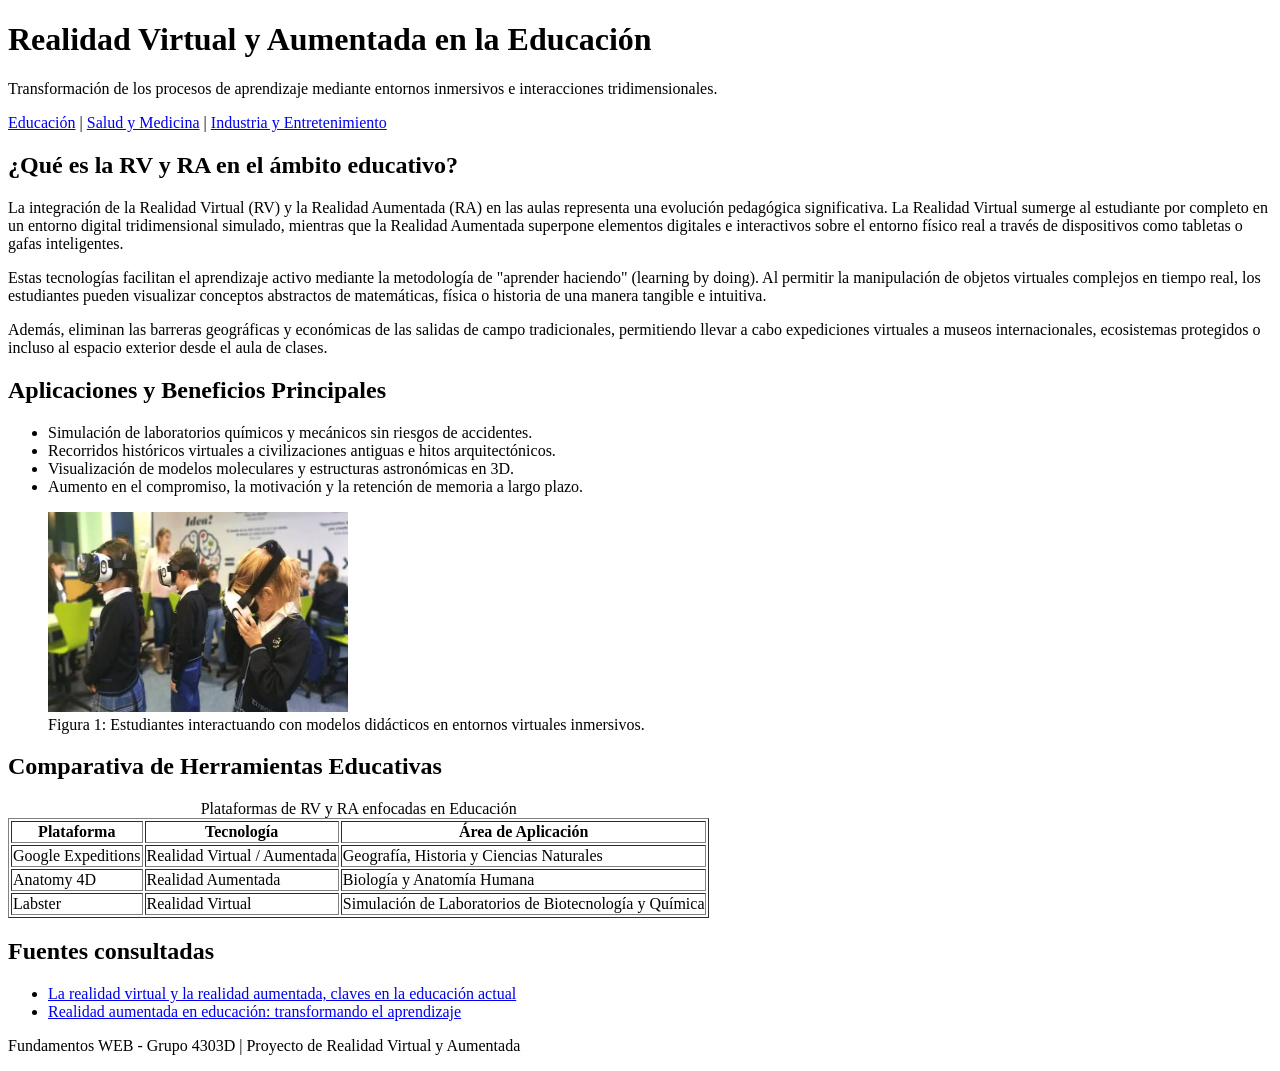
==== index.html @ 1d057e20 "first commit" ====
<!DOCTYPE html>
<html lang="es">
<head>
    <meta charset="UTF-8">
    <meta name="viewport" content="width=device-width, initial-scale=1.0">
    <title>Realidad Virtual y Aumentada en la Educación</title>
</head>
<body>

    <header>
        <h1>Realidad Virtual y Aumentada en la Educación</h1>
        <p>Transformación de los procesos de aprendizaje mediante entornos inmersivos e interacciones tridimensionales.</p>
    </header>

    <nav>
        <a href="index.html">Educación</a> |
        <a href="tema2.html">Salud y Medicina</a> |
        <a href="tema3.html">Industria y Entretenimiento</a>
    </nav>

    <main>
        <section>
            <h2>¿Qué es la RV y RA en el ámbito educativo?</h2>
            <p>La integración de la Realidad Virtual (RV) y la Realidad Aumentada (RA) en las aulas representa una evolución pedagógica significativa. La Realidad Virtual sumerge al estudiante por completo en un entorno digital tridimensional simulado, mientras que la Realidad Aumentada superpone elementos digitales e interactivos sobre el entorno físico real a través de dispositivos como tabletas o gafas inteligentes.</p>
            <p>Estas tecnologías facilitan el aprendizaje activo mediante la metodología de "aprender haciendo" (learning by doing). Al permitir la manipulación de objetos virtuales complejos en tiempo real, los estudiantes pueden visualizar conceptos abstractos de matemáticas, física o historia de una manera tangible e intuitiva.</p>
            <p>Además, eliminan las barreras geográficas y económicas de las salidas de campo tradicionales, permitiendo llevar a cabo expediciones virtuales a museos internacionales, ecosistemas protegidos o incluso al espacio exterior desde el aula de clases.</p>
        </section>

        <section>
            <h2>Aplicaciones y Beneficios Principales</h2>
            <ul>
                <li>Simulación de laboratorios químicos y mecánicos sin riesgos de accidentes.</li>
                <li>Recorridos históricos virtuales a civilizaciones antiguas e hitos arquitectónicos.</li>
                <li>Visualización de modelos moleculares y estructuras astronómicas en 3D.</li>
                <li>Aumento en el compromiso, la motivación y la retención de memoria a largo plazo.</li>
            </ul>

            <figure>
                <img src="img/edu.jpg" width="300" height="200">
                <figcaption>Figura 1: Estudiantes interactuando con modelos didácticos en entornos virtuales inmersivos.</figcaption>
            </figure>
        </section>

        <section>
            <h2>Comparativa de Herramientas Educativas</h2>
            <table border="1">
                <caption>Plataformas de RV y RA enfocadas en Educación</caption>
                <thead>
                    <tr>
                        <th>Plataforma</th>
                        <th>Tecnología</th>
                        <th>Área de Aplicación</th>
                    </tr>
                </thead>
                <tbody>
                    <tr>
                        <td>Google Expeditions</td>
                        <td>Realidad Virtual / Aumentada</td>
                        <td>Geografía, Historia y Ciencias Naturales</td>
                    </tr>
                    <tr>
                        <td>Anatomy 4D</td>
                        <td>Realidad Aumentada</td>
                        <td>Biología y Anatomía Humana</td>
                    </tr>
                    <tr>
                        <td>Labster</td>
                        <td>Realidad Virtual</td>
                        <td>Simulación de Laboratorios de Biotecnología y Química</td>
                    </tr>
                </tbody>
            </table>
        </section>

        <section>
            <h2>Fuentes consultadas</h2>
            <ul>
                <li><a href="https://www.esade.edu/beyond/es/realidad-virtual-realidad-aumentada-educacion/" target="_blank">La realidad virtual y la realidad aumentada, claves en la educación actual</a></li>
                <li><a href="https://immune.institute/blog/realidad-aumentada-en-educacion-aplicaciones-practicas/" target="_blank">Realidad aumentada en educación: transformando el aprendizaje</a></li>
            </ul>
        </section>
    </main>

    <footer>
        <p>Fundamentos WEB - Grupo 4303D | Proyecto de Realidad Virtual y Aumentada</p>
    </footer>

</body>
</html>
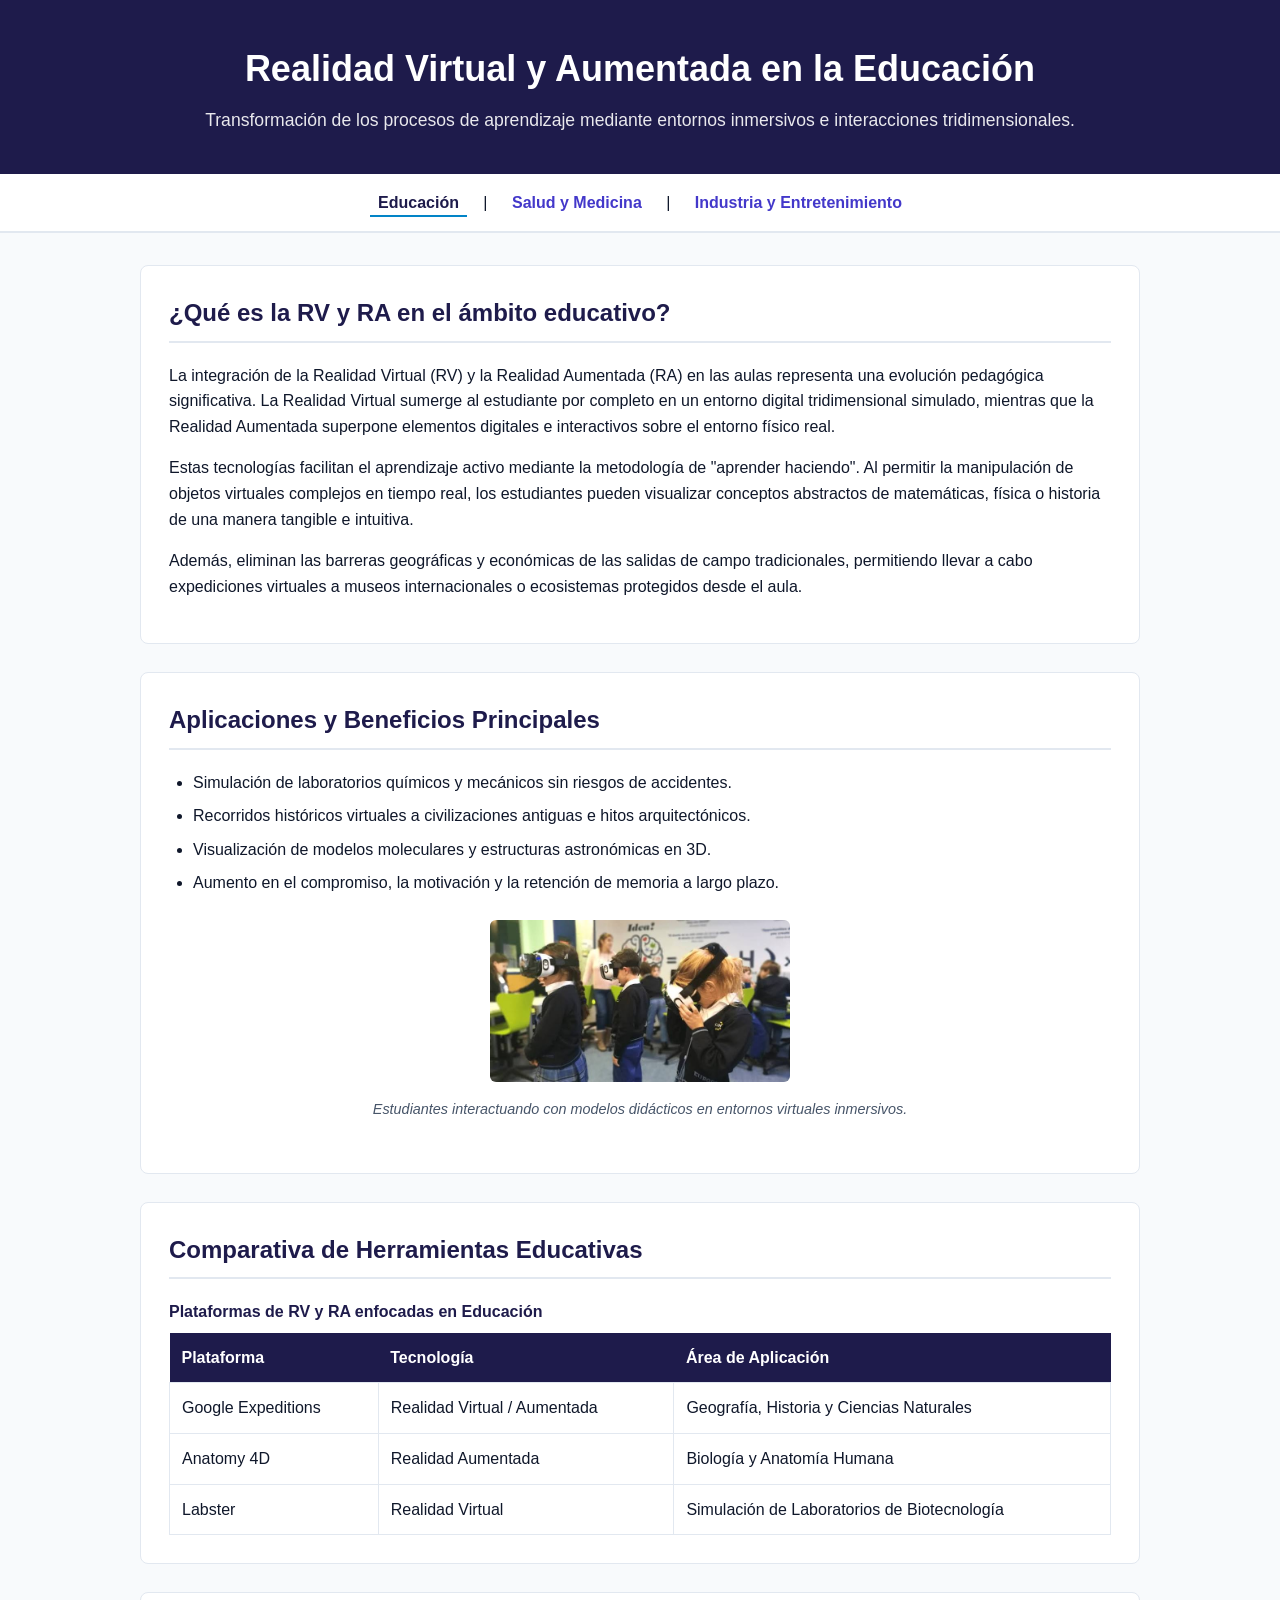
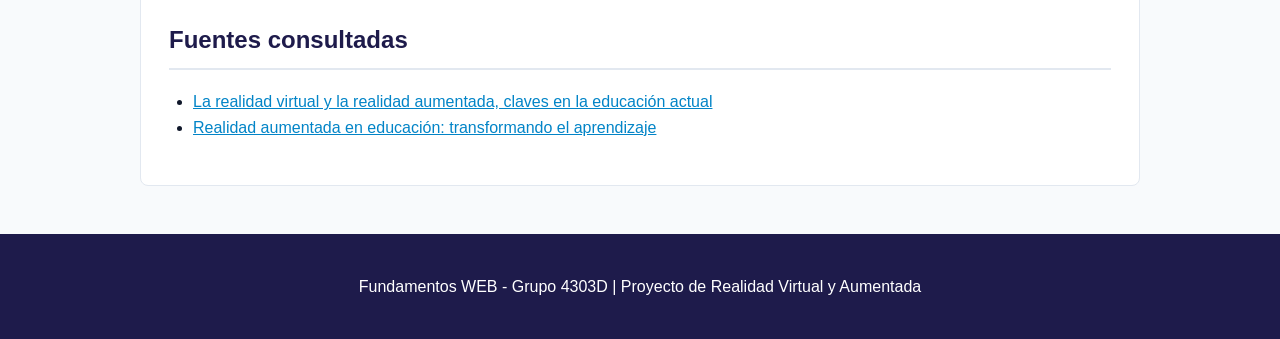
==== commit bb29820a: "first commit" ====
--- a/index.html
+++ b/index.html
@@ -4,84 +4,85 @@
     <meta charset="UTF-8">
     <meta name="viewport" content="width=device-width, initial-scale=1.0">
     <title>Realidad Virtual y Aumentada en la Educación</title>
+    <link rel="stylesheet" href="css/styles.css">
 </head>
 <body>
 
-    <header>
-        <h1>Realidad Virtual y Aumentada en la Educación</h1>
-        <p>Transformación de los procesos de aprendizaje mediante entornos inmersivos e interacciones tridimensionales.</p>
+    <header class="site-header">
+        <h1 class="site-header__title">Realidad Virtual y Aumentada en la Educación</h1>
+        <p class="site-header__intro">Transformación de los procesos de aprendizaje mediante entornos inmersivos e interacciones tridimensionales.</p>
     </header>
 
-    <nav>
-        <a href="index.html">Educación</a> |
-        <a href="tema2.html">Salud y Medicina</a> |
-        <a href="tema3.html">Industria y Entretenimiento</a>
+    <nav class="main-nav">
+        <a href="index.html" class="main-nav__link main-nav__link--active">Educación</a> |
+        <a href="tema2.html" class="main-nav__link">Salud y Medicina</a> |
+        <a href="tema3.html" class="main-nav__link">Industria y Entretenimiento</a>
     </nav>
 
-    <main>
-        <section>
-            <h2>¿Qué es la RV y RA en el ámbito educativo?</h2>
-            <p>La integración de la Realidad Virtual (RV) y la Realidad Aumentada (RA) en las aulas representa una evolución pedagógica significativa. La Realidad Virtual sumerge al estudiante por completo en un entorno digital tridimensional simulado, mientras que la Realidad Aumentada superpone elementos digitales e interactivos sobre el entorno físico real a través de dispositivos como tabletas o gafas inteligentes.</p>
-            <p>Estas tecnologías facilitan el aprendizaje activo mediante la metodología de "aprender haciendo" (learning by doing). Al permitir la manipulación de objetos virtuales complejos en tiempo real, los estudiantes pueden visualizar conceptos abstractos de matemáticas, física o historia de una manera tangible e intuitiva.</p>
-            <p>Además, eliminan las barreras geográficas y económicas de las salidas de campo tradicionales, permitiendo llevar a cabo expediciones virtuales a museos internacionales, ecosistemas protegidos o incluso al espacio exterior desde el aula de clases.</p>
+    <main class="site-main">
+        <section class="topic-section">
+            <h2 class="topic-section__title">¿Qué es la RV y RA en el ámbito educativo?</h2>
+            <p>La integración de la Realidad Virtual (RV) y la Realidad Aumentada (RA) en las aulas representa una evolución pedagógica significativa. La Realidad Virtual sumerge al estudiante por completo en un entorno digital tridimensional simulado, mientras que la Realidad Aumentada superpone elementos digitales e interactivos sobre el entorno físico real.</p>
+            <p>Estas tecnologías facilitan el aprendizaje activo mediante la metodología de "aprender haciendo". Al permitir la manipulación de objetos virtuales complejos en tiempo real, los estudiantes pueden visualizar conceptos abstractos de matemáticas, física o historia de una manera tangible e intuitiva.</p>
+            <p>Además, eliminan las barreras geográficas y económicas de las salidas de campo tradicionales, permitiendo llevar a cabo expediciones virtuales a museos internacionales o ecosistemas protegidos desde el aula.</p>
         </section>
 
-        <section>
-            <h2>Aplicaciones y Beneficios Principales</h2>
-            <ul>
-                <li>Simulación de laboratorios químicos y mecánicos sin riesgos de accidentes.</li>
-                <li>Recorridos históricos virtuales a civilizaciones antiguas e hitos arquitectónicos.</li>
-                <li>Visualización de modelos moleculares y estructuras astronómicas en 3D.</li>
-                <li>Aumento en el compromiso, la motivación y la retención de memoria a largo plazo.</li>
+        <section class="topic-section">
+            <h2 class="topic-section__title">Aplicaciones y Beneficios Principales</h2>
+            <ul class="topic-list">
+                <li class="topic-list__item">Simulación de laboratorios químicos y mecánicos sin riesgos de accidentes.</li>
+                <li class="topic-list__item">Recorridos históricos virtuales a civilizaciones antiguas e hitos arquitectónicos.</li>
+                <li class="topic-list__item">Visualización de modelos moleculares y estructuras astronómicas en 3D.</li>
+                <li class="topic-list__item">Aumento en el compromiso, la motivación y la retención de memoria a largo plazo.</li>
             </ul>
 
-            <figure>
+            <figure class="topic-figure">
                 <img src="img/edu.jpg" width="300" height="200">
-                <figcaption>Figura 1: Estudiantes interactuando con modelos didácticos en entornos virtuales inmersivos.</figcaption>
+                <figcaption class="topic-figure__caption">Estudiantes interactuando con modelos didácticos en entornos virtuales inmersivos.</figcaption>
             </figure>
         </section>
 
-        <section>
-            <h2>Comparativa de Herramientas Educativas</h2>
-            <table border="1">
-                <caption>Plataformas de RV y RA enfocadas en Educación</caption>
+        <section class="topic-section">
+            <h2 class="topic-section__title">Comparativa de Herramientas Educativas</h2>
+            <table class="topic-table">
+                <caption class="topic-table__caption">Plataformas de RV y RA enfocadas en Educación</caption>
                 <thead>
                     <tr>
-                        <th>Plataforma</th>
-                        <th>Tecnología</th>
-                        <th>Área de Aplicación</th>
+                        <th class="topic-table__header">Plataforma</th>
+                        <th class="topic-table__header">Tecnología</th>
+                        <th class="topic-table__header">Área de Aplicación</th>
                     </tr>
                 </thead>
                 <tbody>
                     <tr>
-                        <td>Google Expeditions</td>
-                        <td>Realidad Virtual / Aumentada</td>
-                        <td>Geografía, Historia y Ciencias Naturales</td>
+                        <td class="topic-table__cell">Google Expeditions</td>
+                        <td class="topic-table__cell">Realidad Virtual / Aumentada</td>
+                        <td class="topic-table__cell">Geografía, Historia y Ciencias Naturales</td>
                     </tr>
                     <tr>
-                        <td>Anatomy 4D</td>
-                        <td>Realidad Aumentada</td>
-                        <td>Biología y Anatomía Humana</td>
+                        <td class="topic-table__cell">Anatomy 4D</td>
+                        <td class="topic-table__cell">Realidad Aumentada</td>
+                        <td class="topic-table__cell">Biología y Anatomía Humana</td>
                     </tr>
                     <tr>
-                        <td>Labster</td>
-                        <td>Realidad Virtual</td>
-                        <td>Simulación de Laboratorios de Biotecnología y Química</td>
+                        <td class="topic-table__cell">Labster</td>
+                        <td class="topic-table__cell">Realidad Virtual</td>
+                        <td class="topic-table__cell">Simulación de Laboratorios de Biotecnología</td>
                     </tr>
                 </tbody>
             </table>
         </section>
 
-        <section>
-            <h2>Fuentes consultadas</h2>
-            <ul>
+        <section class="topic-section">
+            <h2 class="topic-section__title">Fuentes consultadas</h2>
+            <ul class="topic-list">
                 <li><a href="https://www.esade.edu/beyond/es/realidad-virtual-realidad-aumentada-educacion/" target="_blank">La realidad virtual y la realidad aumentada, claves en la educación actual</a></li>
                 <li><a href="https://immune.institute/blog/realidad-aumentada-en-educacion-aplicaciones-practicas/" target="_blank">Realidad aumentada en educación: transformando el aprendizaje</a></li>
             </ul>
         </section>
     </main>
 
-    <footer>
+    <footer class="site-footer">
         <p>Fundamentos WEB - Grupo 4303D | Proyecto de Realidad Virtual y Aumentada</p>
     </footer>
 
--- a/css/styles.css
+++ b/css/styles.css
@@ -0,0 +1,163 @@
+:root {
+    --color-primary: #1e1b4b;       /* Violeta índigo profundo (Contexto inmersivo/tecnológico) */
+    --color-secondary: #4338ca;     /* Azul violeta vibrante para elementos secundarios */
+    --color-accent: #0284c7;        /* Cian azulado para resaltados y acciones de alto contraste */
+    --color-bg: #f8fafc;            /* Gris azulado ultraclaro para fondos descansados */
+    --color-surface: #ffffff;       /* Blanco puro para tarjetas y superficies */
+    --color-text: #0f172a;          /* Azul grisáceo muy oscuro (Garantiza contraste WCAG AA 14:1) */
+    --color-border: #e2e8f0;        /* Gris claro para bordes de tablas y separadores */
+    --color-hover: #1d4ed8;         /* Azul para estados hover/focus */
+}
+
+
+* {
+    box-sizing: border-box;
+}
+
+body {
+    margin: 0;
+    font-family: Arial, Helvetica, sans-serif;
+    line-height: 1.6;
+    background-color: var(--color-bg);
+    color: var(--color-text);
+}
+
+img {
+    max-width: 100%;
+    height: auto;
+    border-radius: 0.375rem;
+}
+
+
+.site-header {
+    background-color: var(--color-primary);
+    color: #ffffff;
+    padding: 2.5rem 1.5rem;
+    text-align: center;
+}
+
+.site-header__title {
+    margin: 0 0 0.5rem 0;
+    font-size: 2.25rem;
+}
+
+.site-header__intro {
+    margin: 0;
+    font-size: 1.1rem;
+    opacity: 0.9;
+}
+
+
+.main-nav {
+    background-color: var(--color-surface);
+    padding: 1rem;
+    text-align: center;
+    border-bottom: 2px solid var(--color-border);
+}
+
+.main-nav__link {
+    color: var(--color-secondary);
+    text-decoration: none;
+    font-weight: bold;
+    margin: 0 0.75rem;
+    padding: 0.25rem 0.5rem;
+    transition: color 0.2s ease;
+}
+
+.main-nav__link:hover,
+.main-nav__link:focus {
+    color: var(--color-hover);
+    text-decoration: underline;
+}
+
+.main-nav__link--active {
+    color: var(--color-primary);
+    border-bottom: 2px solid var(--color-accent);
+}
+
+
+.site-main {
+    width: min(1000px, 92%);
+    margin: 2rem auto;
+}
+
+.topic-section {
+    background-color: var(--color-surface);
+    padding: 1.75rem;
+    margin-bottom: 1.75rem;
+    border-radius: 0.5rem;
+    border: 1px solid var(--color-border);
+}
+
+.topic-section__title {
+    color: var(--color-primary);
+    margin-top: 0;
+    border-bottom: 2px solid var(--color-border);
+    padding-bottom: 0.5rem;
+}
+
+
+.topic-list {
+    padding-left: 1.5rem;
+}
+
+.topic-list__item {
+    margin-bottom: 0.5rem;
+}
+
+
+.topic-table {
+    width: 100%;
+    border-collapse: collapse;
+    margin-top: 1rem;
+}
+
+.topic-table__caption {
+    font-weight: bold;
+    margin-bottom: 0.5rem;
+    text-align: left;
+    color: var(--color-primary);
+}
+
+.topic-table__header {
+    background-color: var(--color-primary);
+    color: #ffffff;
+    padding: 0.75rem;
+    text-align: left;
+}
+
+.topic-table__cell {
+    border: 1px solid var(--color-border);
+    padding: 0.75rem;
+}
+
+
+.topic-figure {
+    margin: 1.5rem 0;
+    text-align: center;
+}
+
+.topic-figure__caption {
+    font-size: 0.9rem;
+    color: #475569;
+    margin-top: 0.5rem;
+    font-style: italic;
+}
+
+
+a {
+    color: var(--color-accent);
+}
+
+a:hover {
+    color: var(--color-hover);
+}
+
+
+.site-footer {
+    background-color: var(--color-primary);
+    color: #ffffff;
+    text-align: center;
+    padding: 1.5rem;
+    margin-top: 3rem;
+}
